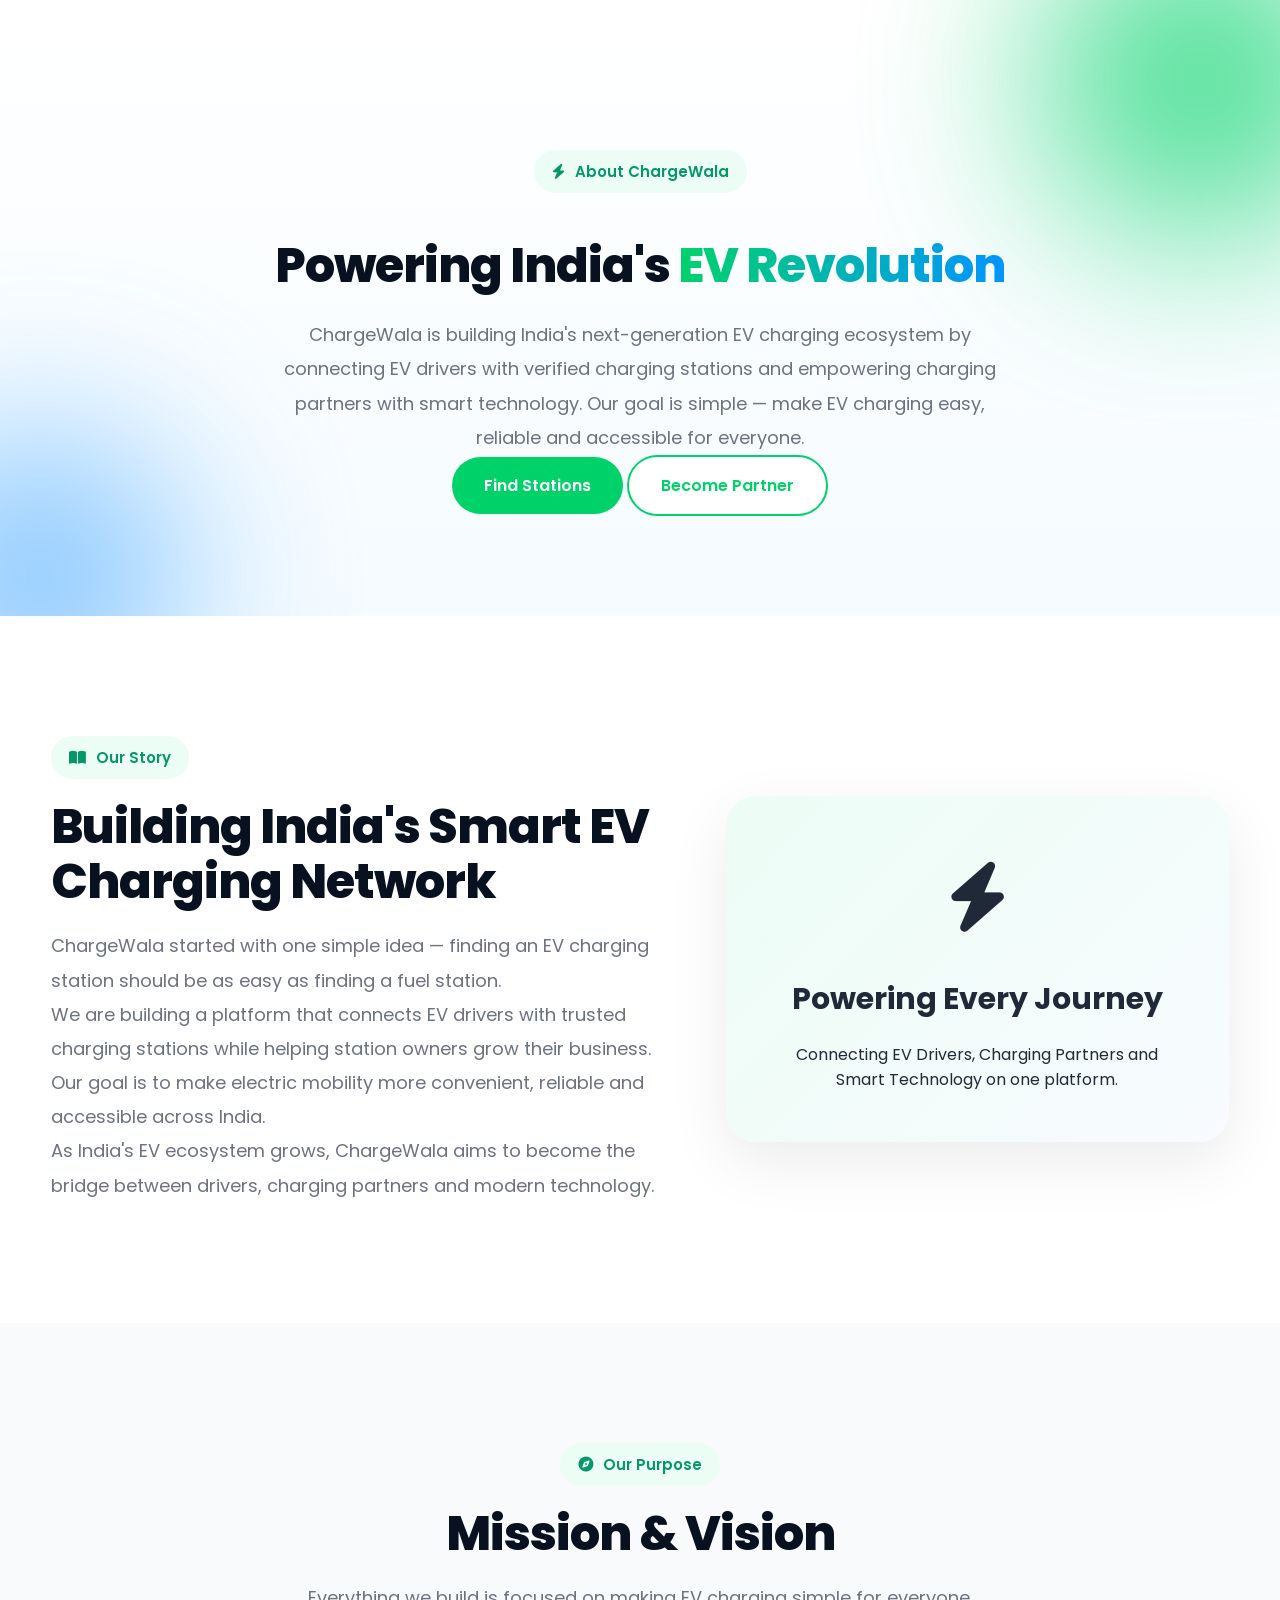
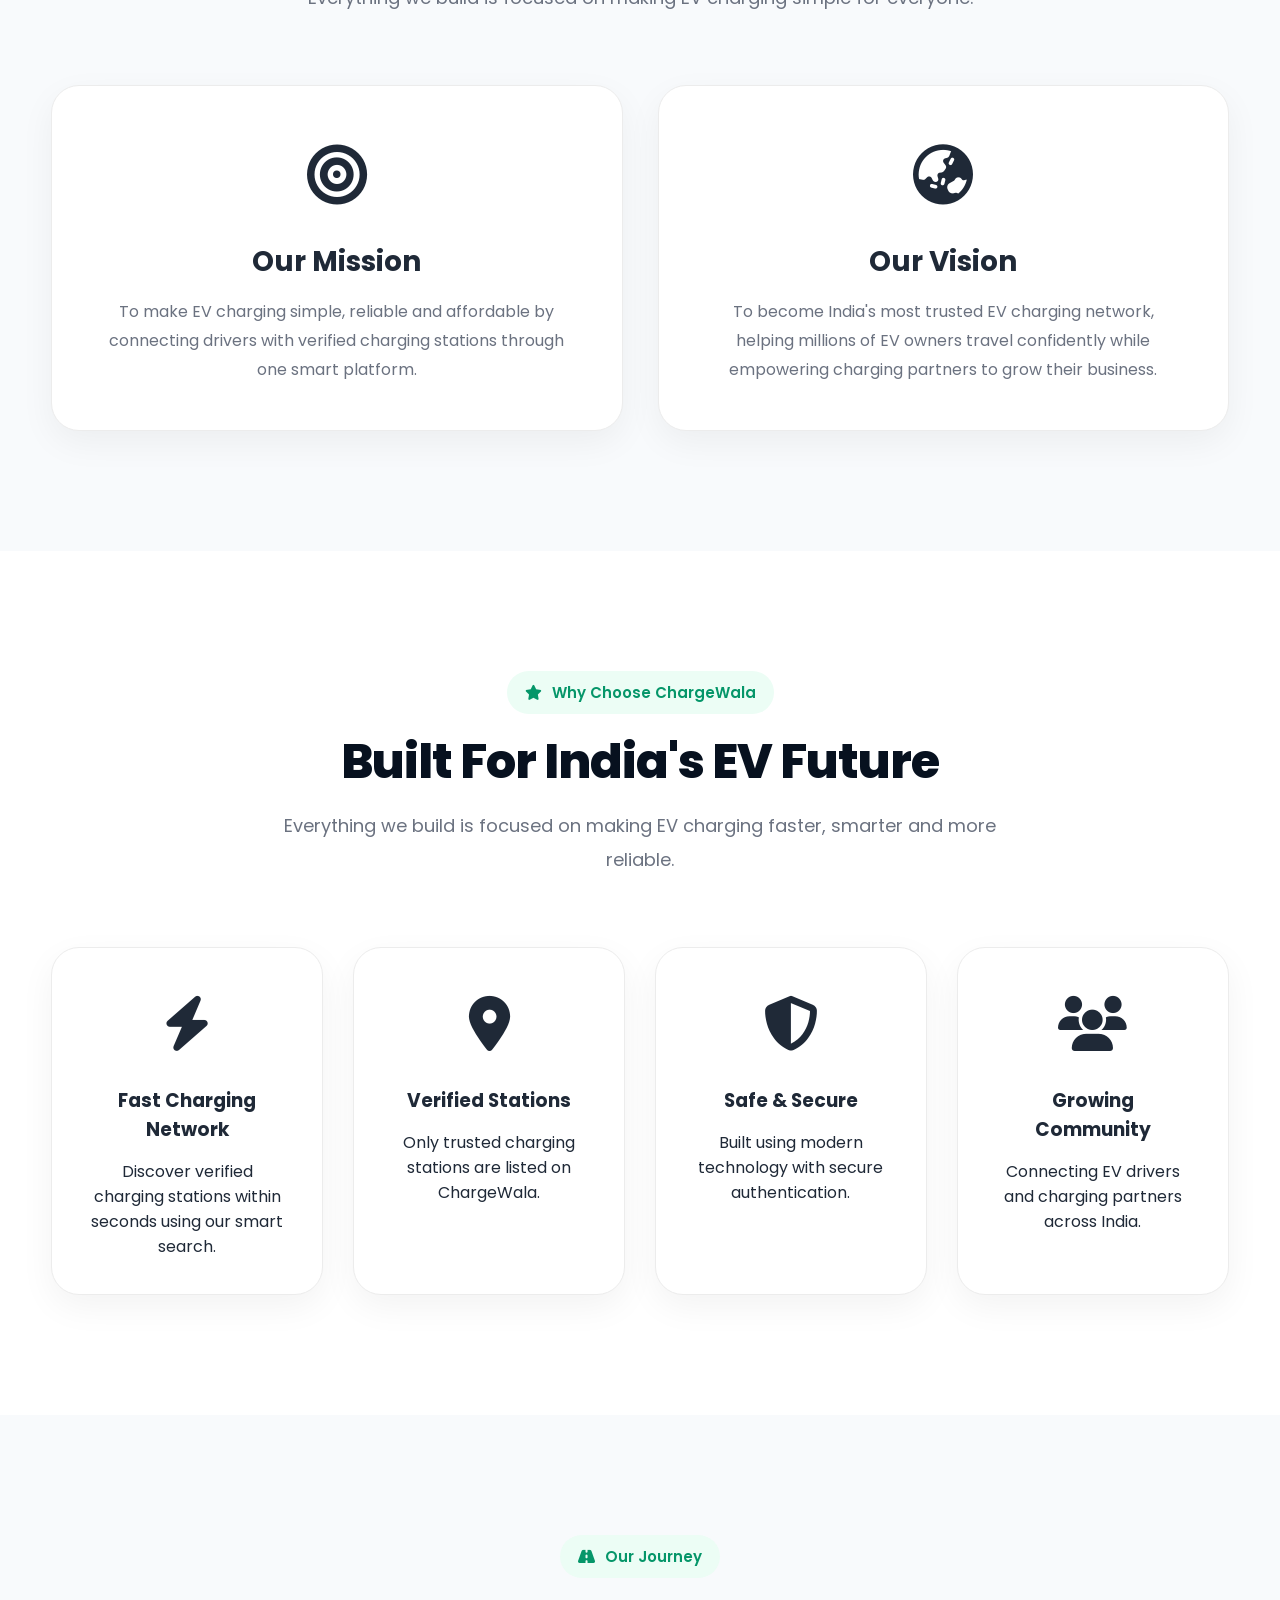
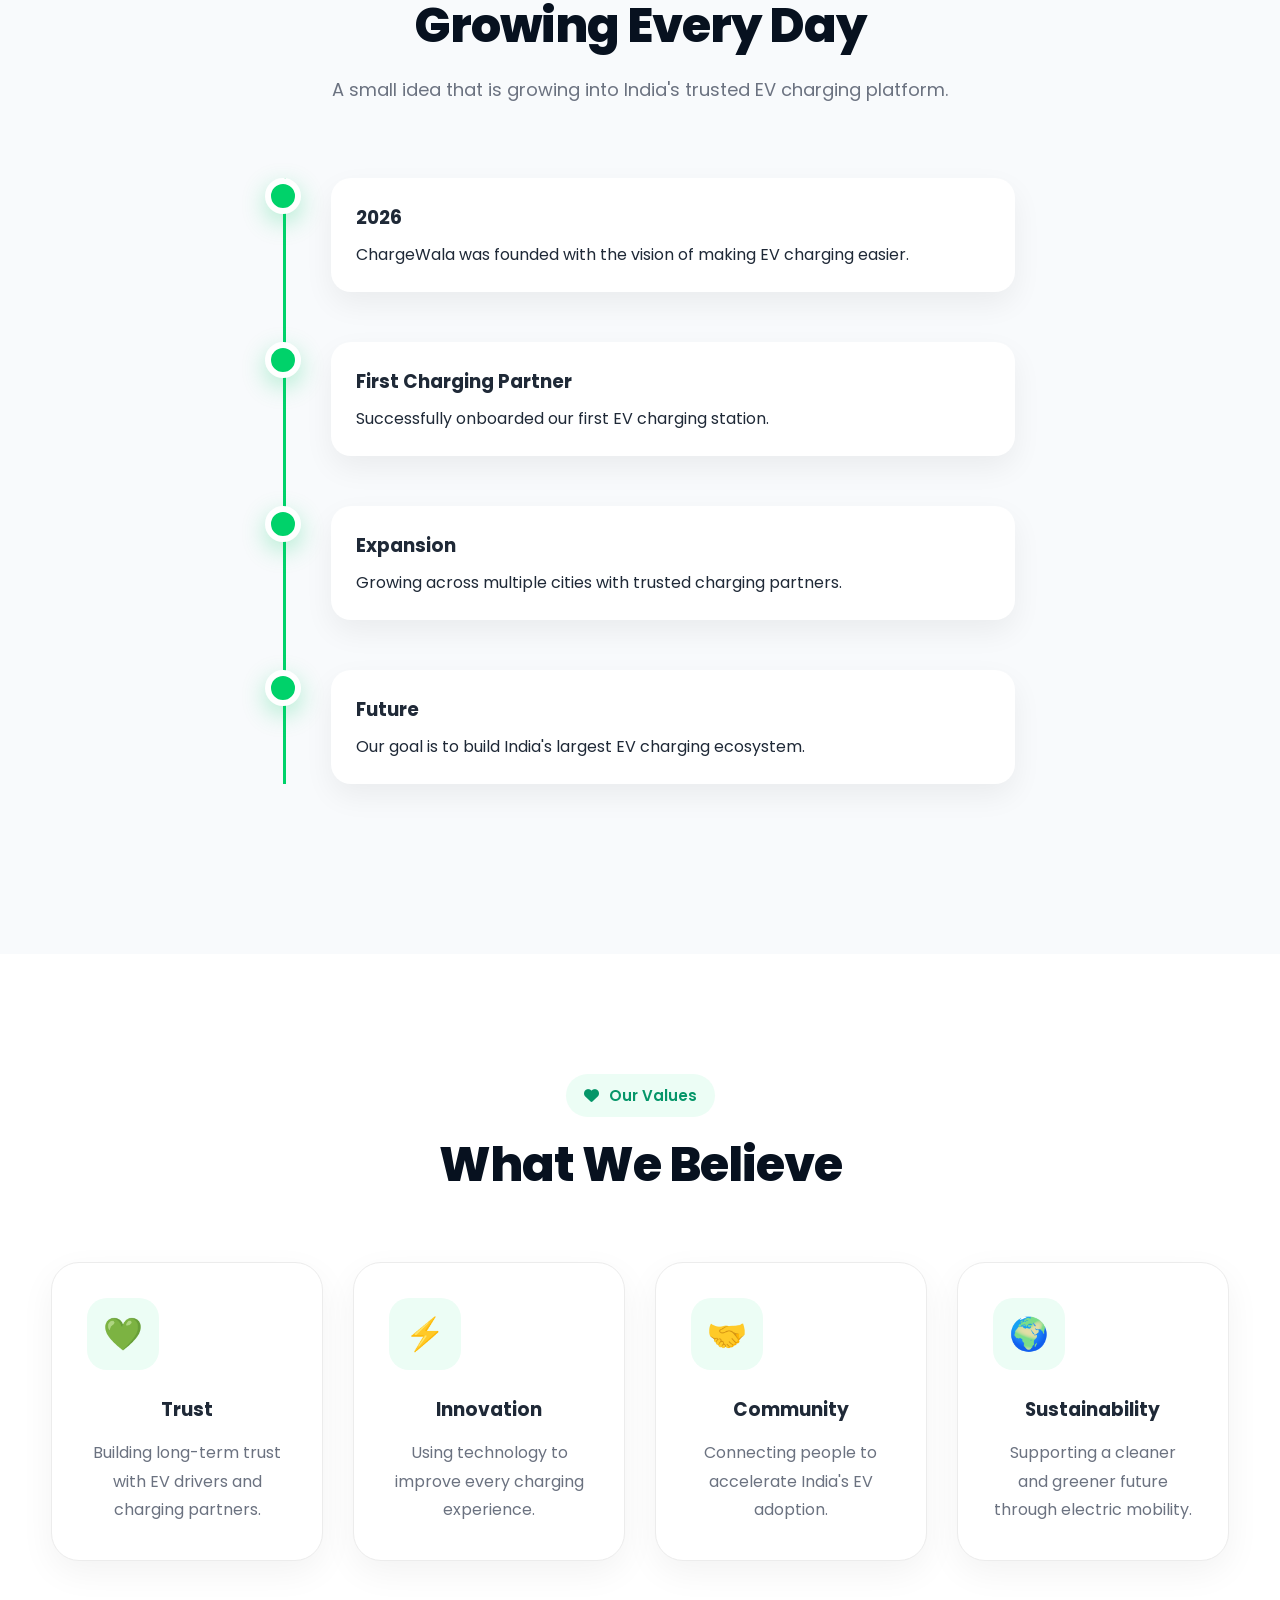
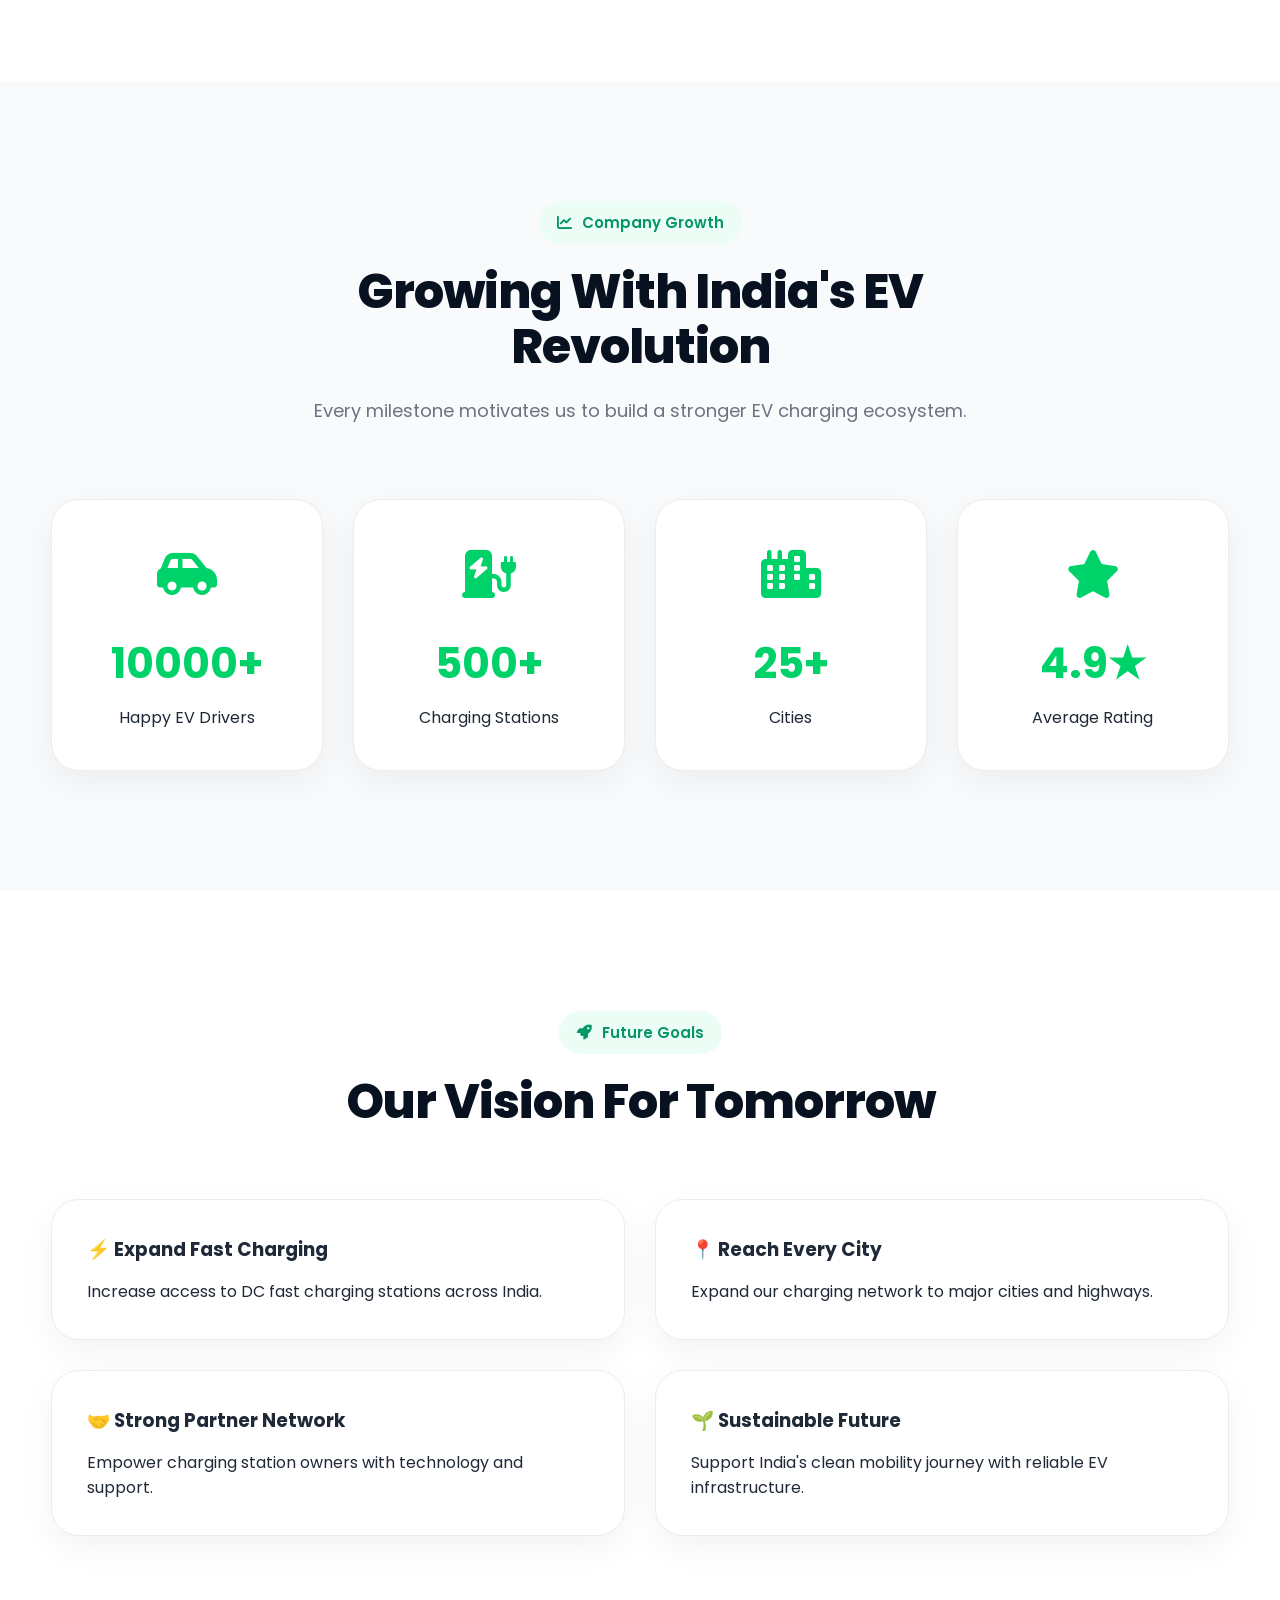
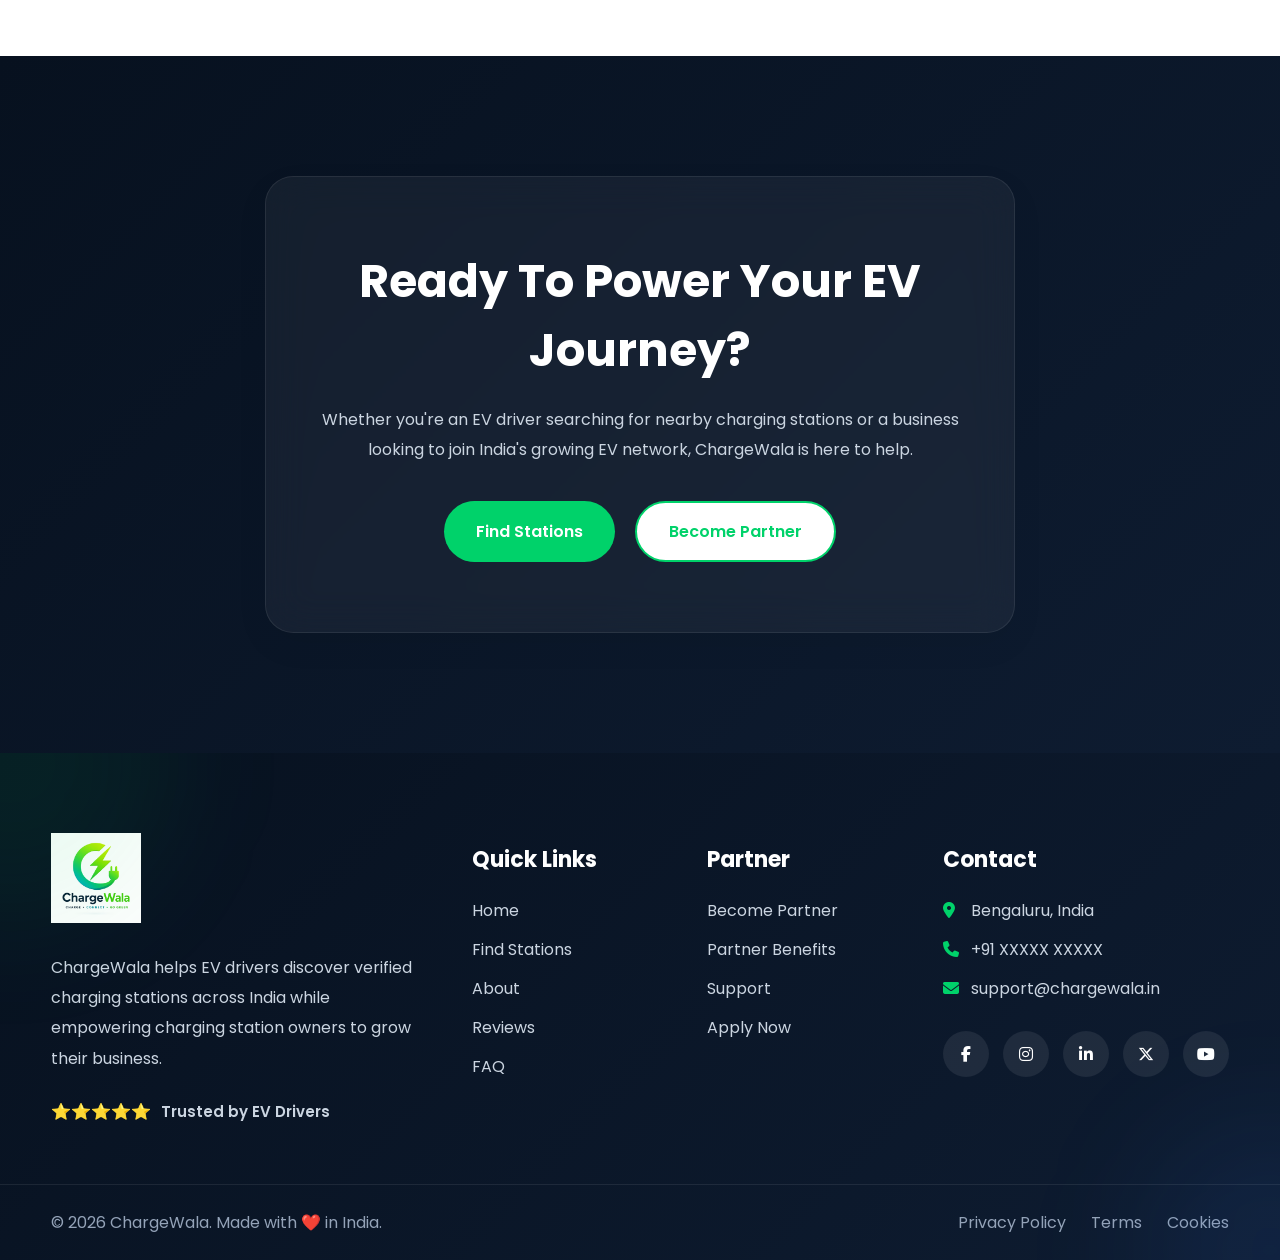
==== about.html @ 44a4b06e "Replace website with fixed folder structure" ====
<!DOCTYPE html>
<html lang="en">

<head>

<meta charset="UTF-8">

<meta
name="viewport"
content="width=device-width, initial-scale=1.0">

<title>

About ChargeWala | India's Smart EV Charging Platform

</title>

<meta
name="description"
content="Learn about ChargeWala, our mission, vision and journey to build India's trusted EV charging network.">

<meta
name="keywords"
content="ChargeWala, About ChargeWala, EV Charging India">

<meta
name="author"
content="ChargeWala">

<!-- Font Awesome -->

<link
rel="stylesheet"
href="https://cdnjs.cloudflare.com/ajax/libs/font-awesome/6.7.2/css/all.min.css">

<!-- Google Font -->

<link rel="preconnect"
href="https://fonts.googleapis.com">

<link rel="preconnect"
href="https://fonts.gstatic.com"
crossorigin>

<link
href="https://fonts.googleapis.com/css2?family=Poppins:wght@300;400;500;600;700;800&display=swap"
rel="stylesheet">

<!-- CSS -->

<link rel="stylesheet" href="css/variables.css">

<link rel="stylesheet" href="css/style.css">

<link rel="stylesheet" href="css/design-system.css">

<link rel="stylesheet" href="css/navbar.css">

<link rel="stylesheet" href="css/about.css">

<link rel="stylesheet" href="css/effects.css">

<link rel="stylesheet" href="css/dark.css">
<link rel="stylesheet" href="css/footer.css">

</head>

<body>

<!-- Cursor -->

<div class="cursor-glow"></div>

<!-- Scroll Progress -->

<div class="scroll-progress"></div>

<!-- Navbar -->

<div id="navbar"></div>

<main>

<!-- =====================================
            HERO
====================================== -->

<section class="about-hero section page-hero">

<div class="hero-blob blob-green"></div>

<div class="hero-blob blob-blue"></div>

<div class="container">

<div class="about-content fade-up">

<div class="section-badge">

<i class="fa-solid fa-bolt"></i>

<span>

About ChargeWala

</span>

</div>

<h1 class="section-title">

Powering India's

<span class="gradient-text">

EV Revolution

</span>

</h1>

<p class="section-description">

ChargeWala is building India's next-generation EV charging ecosystem by connecting EV drivers with verified charging stations and empowering charging partners with smart technology.

Our goal is simple — make EV charging easy, reliable and accessible for everyone.

</p>

<div class="hero-buttons">

<a
href="find-stations.html"
class="btn">

Find Stations

</a>

<a
href="https://forms.gle/YOUR_GOOGLE_FORM_LINK"
target="_blank"
class="btn-outline">

Become Partner

</a>

</div>

</div>

</div>

</section>
<!-- =====================================
            OUR STORY
====================================== -->

<section class="about-story section">

    <div class="container story-grid">

        <div class="story-content fade-up">

            <div class="section-badge">

                <i class="fa-solid fa-book-open"></i>

                <span>Our Story</span>

            </div>

            <h2 class="section-title">

                Building India's Smart EV Charging Network

            </h2>

            <p class="section-description">

                ChargeWala started with one simple idea — finding an EV charging
                station should be as easy as finding a fuel station.

            </p>

            <p class="section-description">

                We are building a platform that connects EV drivers with trusted
                charging stations while helping station owners grow their business.
                Our goal is to make electric mobility more convenient, reliable and
                accessible across India.

            </p>

            <p class="section-description">

                As India's EV ecosystem grows, ChargeWala aims to become the bridge
                between drivers, charging partners and modern technology.

            </p>

        </div>

        <div class="story-image fade-up">

            <div class="story-card">

                <div class="story-icon">

                    <i class="fa-solid fa-bolt"></i>

                </div>

                <h3>

                    Powering Every Journey

                </h3>

                <p>

                    Connecting EV Drivers,
                    Charging Partners
                    and Smart Technology
                    on one platform.

                </p>

            </div>

        </div>

    </div>

</section>

<!-- =====================================
        MISSION & VISION
====================================== -->

<section class="mission section">

    <div class="container">

        <div class="section-header">

            <div class="section-badge">

                <i class="fa-solid fa-compass"></i>

                <span>Our Purpose</span>

            </div>

            <h2 class="section-title">

                Mission & Vision

            </h2>

            <p class="section-description">

                Everything we build is focused on making EV charging simple for
                everyone.

            </p>

        </div>

        <div class="mission-grid">

            <div class="mission-card card fade-up">

                <div class="mission-icon">

                    <i class="fa-solid fa-bullseye"></i>

                </div>

                <h3>

                    Our Mission

                </h3>

                <p>

                    To make EV charging simple, reliable and affordable by
                    connecting drivers with verified charging stations through
                    one smart platform.

                </p>

            </div>

            <div class="mission-card card fade-up">

                <div class="mission-icon">

                    <i class="fa-solid fa-earth-asia"></i>

                </div>

                <h3>

                    Our Vision

                </h3>

                <p>

                    To become India's most trusted EV charging network,
                    helping millions of EV owners travel confidently while
                    empowering charging partners to grow their business.

                </p>

            </div>

        </div>

    </div>

</section>
<!-- =====================================
        WHY CHOOSE CHARGEWALA
====================================== -->

<section class="why-about section">

<div class="container">

<div class="section-header">

<div class="section-badge">

<i class="fa-solid fa-star"></i>

<span>Why Choose ChargeWala</span>

</div>

<h2 class="section-title">

Built For India's EV Future

</h2>

<p class="section-description">

Everything we build is focused on making EV charging
faster, smarter and more reliable.

</p>

</div>

<div class="why-grid">

<div class="why-card card">

<div class="why-icon">

<i class="fa-solid fa-bolt"></i>

</div>

<h3>

Fast Charging Network

</h3>

<p>

Discover verified charging stations within seconds using
our smart search.

</p>

</div>

<div class="why-card card">

<div class="why-icon">

<i class="fa-solid fa-location-dot"></i>

</div>

<h3>

Verified Stations

</h3>

<p>

Only trusted charging stations are listed on ChargeWala.

</p>

</div>

<div class="why-card card">

<div class="why-icon">

<i class="fa-solid fa-shield-halved"></i>

</div>

<h3>

Safe & Secure

</h3>

<p>

Built using modern technology with secure authentication.

</p>

</div>

<div class="why-card card">

<div class="why-icon">

<i class="fa-solid fa-users"></i>

</div>

<h3>

Growing Community

</h3>

<p>

Connecting EV drivers and charging partners across India.

</p>

</div>

</div>

</div>

</section>

<!-- =====================================
        OUR JOURNEY
====================================== -->

<section class="journey section">

<div class="container">

<div class="section-header">

<div class="section-badge">

<i class="fa-solid fa-road"></i>

<span>Our Journey</span>

</div>

<h2 class="section-title">

Growing Every Day

</h2>

<p class="section-description">

A small idea that is growing into India's trusted EV charging platform.

</p>

</div>

<div class="timeline">

<div class="timeline-item">

<div class="timeline-dot"></div>

<div class="timeline-content">

<h3>2026</h3>

<p>

ChargeWala was founded with the vision of making EV charging easier.

</p>

</div>

</div>

<div class="timeline-item">

<div class="timeline-dot"></div>

<div class="timeline-content">

<h3>First Charging Partner</h3>

<p>

Successfully onboarded our first EV charging station.

</p>

</div>

</div>

<div class="timeline-item">

<div class="timeline-dot"></div>

<div class="timeline-content">

<h3>Expansion</h3>

<p>

Growing across multiple cities with trusted charging partners.

</p>

</div>

</div>

<div class="timeline-item">

<div class="timeline-dot"></div>

<div class="timeline-content">

<h3>Future</h3>

<p>

Our goal is to build India's largest EV charging ecosystem.

</p>

</div>

</div>

</div>

</div>

</section>

<!-- =====================================
        OUR VALUES
====================================== -->

<section class="values section">

<div class="container">

<div class="section-header">

<div class="section-badge">

<i class="fa-solid fa-heart"></i>

<span>Our Values</span>

</div>

<h2 class="section-title">

What We Believe

</h2>

</div>

<div class="grid grid-4">

<div class="card value-card">

<div class="icon-box">

💚

</div>

<h3>

Trust

</h3>

<p>

Building long-term trust with EV drivers and charging partners.

</p>

</div>

<div class="card value-card">

<div class="icon-box">

⚡

</div>

<h3>

Innovation

</h3>

<p>

Using technology to improve every charging experience.

</p>

</div>

<div class="card value-card">

<div class="icon-box">

🤝

</div>

<h3>

Community

</h3>

<p>

Connecting people to accelerate India's EV adoption.

</p>

</div>

<div class="card value-card">

<div class="icon-box">

🌍

</div>

<h3>

Sustainability

</h3>

<p>

Supporting a cleaner and greener future through electric mobility.

</p>

</div>

</div>

</div>

</section>
<!-- =====================================
        COMPANY STATS
====================================== -->

<section class="company-stats section">

<div class="container">

<div class="section-header">

<div class="section-badge">

<i class="fa-solid fa-chart-line"></i>

<span>Company Growth</span>

</div>

<h2 class="section-title">

Growing With India's EV Revolution

</h2>

<p class="section-description">

Every milestone motivates us to build a stronger EV charging ecosystem.

</p>

</div>

<div class="company-grid">

<div class="company-card card">

<div class="company-icon">

<i class="fa-solid fa-car-side"></i>

</div>

<h2 class="counter" data-target="1000">10000+</h2>

<p>Happy EV Drivers</p>

</div>

<div class="company-card card">

<div class="company-icon">

<i class="fa-solid fa-charging-station"></i>

</div>

<h2 class="counter" data-target="500">500+</h2>

<p>Charging Stations</p>

</div>

<div class="company-card card">

<div class="company-icon">

<i class="fa-solid fa-city"></i>

</div>

<h2 class="counter" data-target="25">25+</h2>

<p>Cities</p>

</div>

<div class="company-card card">

<div class="company-icon">

<i class="fa-solid fa-star"></i>

</div>

<h2>4.9★</h2>

<p>Average Rating</p>

</div>

</div>

</div>

</section>

<!-- =====================================
        FUTURE GOALS
====================================== -->

<section class="future section">

<div class="container">

<div class="section-header">

<div class="section-badge">

<i class="fa-solid fa-rocket"></i>

<span>Future Goals</span>

</div>

<h2 class="section-title">

Our Vision For Tomorrow

</h2>

</div>

<div class="future-grid">

<div class="future-card card">

<h3>⚡ Expand Fast Charging</h3>

<p>

Increase access to DC fast charging stations across India.

</p>

</div>

<div class="future-card card">

<h3>📍 Reach Every City</h3>

<p>

Expand our charging network to major cities and highways.

</p>

</div>

<div class="future-card card">

<h3>🤝 Strong Partner Network</h3>

<p>

Empower charging station owners with technology and support.

</p>

</div>

<div class="future-card card">

<h3>🌱 Sustainable Future</h3>

<p>

Support India's clean mobility journey with reliable EV infrastructure.

</p>

</div>

</div>

</div>

</section>

<!-- =====================================
        FINAL CTA
====================================== -->

<section class="about-cta section">

<div class="container">

<div class="cta-box card">

<h2>

Ready To Power Your EV Journey?

</h2>

<p>

Whether you're an EV driver searching for nearby charging stations or a business looking to join India's growing EV network, ChargeWala is here to help.

</p>

<div class="cta-buttons">

<a
href="find-stations.html"
class="btn">

Find Stations

</a>

<a
href="https://forms.gle/YOUR_GOOGLE_FORM_LINK"
target="_blank"
class="btn-outline">

Become Partner

</a>

</div>

</div>

</div>

</section>

</main>

<div id="footer"></div>

<script src="js/navbar.js"></script>
<script src="js/theme.js"></script>
<script src="js/animation.js"></script>
<script src="js/effects.js"></script>
<script src="js/app.js"></script>
<script src="js/footer.js"></script>

</body>

</html>
---- css/variables.css ----
/* ======================================
   ChargeWala Design System
======================================*/

:root{

    /* Colors */

    --primary:#00D26A;

    --primary-dark:#00B95E;

    --secondary:#0094FF;

    --dark:#07111F;

    --white:#FFFFFF;

    --bg:#F8FAFC;

    --text:#1F2937;

    --gray:#6B7280;

    --border:#E5E7EB;

    /* Radius */

    --radius-sm:10px;

    --radius-md:18px;

    --radius-lg:28px;

    --radius-xl:40px;

    /* Shadow */

    --shadow-sm:0 5px 15px rgba(0,0,0,.05);

    --shadow-md:0 10px 30px rgba(0,0,0,.08);

    --shadow-lg:0 20px 60px rgba(0,0,0,.12);

    /* Transition */

    --transition:.35s ease;

}
---- css/style.css ----
/* ===========================
   ChargeWala Global Styles
=========================== */

@import url("variables.css");

/* ===========================
   RESET
=========================== */

*{
    margin:0;
    padding:0;
    box-sizing:border-box;
}

/*=====================================
        GLOBAL BACKGROUND
======================================*/

html{
    scroll-behavior:smooth;
}

body{
    font-family:'Poppins',sans-serif;
    color:var(--text);
    overflow-x:hidden;
    position:relative;
    background:#fff;
}

img{

transition:.35s;

}

img:hover{

transform:scale(1.01);

}

a{
    text-decoration:none;
    color:inherit;
}

button{
    border:none;
    cursor:pointer;
    font-family:inherit;
    background:none;
}

input,
textarea,
select{
    font-family:inherit;
    outline:none;
}

ul{
    list-style:none;
}

/* ===========================
   CONTAINER
=========================== */

.container{
    width:min(1200px,92%);
    margin:0 auto;
}


/* ===========================
   BUTTONS
=========================== */

.btn{

display:inline-flex;
align-items:center;
justify-content:center;
gap:10px;

padding:16px 32px;

border-radius:999px;

background:var(--primary);

color:#fff;

font-size:16px;
font-weight:600;

transition:all .35s ease;

}

.btn:hover{

transform:translateY(-4px);

background:linear-gradient(
135deg,
var(--primary-dark),
var(--primary)
);

box-shadow:0 20px 45px rgba(0,210,106,.30);

}

.btn-outline{

display:inline-flex;
align-items:center;
justify-content:center;
gap:10px;

padding:16px 32px;

border-radius:999px;

border:2px solid var(--primary);

background:#fff;

color:var(--primary);

font-size:16px;
font-weight:600;

transition:all .35s ease;

}

.btn-outline:hover{

background:var(--primary);

color:#fff;

transform:translateY(-4px);

box-shadow:0 20px 45px rgba(0,210,106,.25);

}

/* ===========================
   MAIN
=========================== */

main{
    min-height:100vh;
}

/*=====================================
        COMMON PAGE HERO
======================================*/

.page-hero{

position:relative;

overflow:hidden;

background:
radial-gradient(circle at top right,
rgba(0,210,106,.18),
transparent 35%),

radial-gradient(circle at bottom left,
rgba(79,172,254,.15),
transparent 35%),

linear-gradient(
180deg,
#ffffff,
#f8fbff
);

}

/* Glow Blobs */

.page-hero .hero-blob{

position:absolute;

border-radius:50%;

filter:blur(90px);

opacity:.7;

pointer-events:none;

z-index:0;

}

.page-hero .blob-green{

width:320px;

height:320px;

background:#00D26A;

top:-80px;

right:-80px;

}

.page-hero .blob-blue{

width:280px;

height:280px;

background:#4FACFE;

bottom:-100px;

left:-100px;

}

/* Hero Content */

.page-hero .container{

position:relative;

z-index:2;

}

/*=====================================
        GLOBAL PREMIUM BACKGROUND
======================================*/

/*=====================================
        GLOBAL PREMIUM BACKGROUND
======================================*/

body::before{

content:"";

position:fixed;

inset:0;

z-index:-1;

pointer-events:none;

background:

radial-gradient(circle at 10% 10%,
rgba(79,172,254,.08),
transparent 30%),

radial-gradient(circle at 90% 12%,
rgba(0,210,106,.08),
transparent 30%),

radial-gradient(circle at 15% 85%,
rgba(0,210,106,.06),
transparent 35%),

radial-gradient(circle at 85% 80%,
rgba(79,172,254,.06),
transparent 35%),

linear-gradient(
180deg,
#ffffff,
#f8fbff,
#ffffff);

}

/*=====================================
        GLOBAL SECTIONS
======================================*/

section{
padding:90px 0;
position:relative;

background:transparent;

}

.card{

background:#fff;

border-radius:20px;

box-shadow:
0 10px 30px rgba(15,23,42,.08);

transition:.3s;

}

.card:hover{

transform:translateY(-8px);

box-shadow:

0 25px 60px rgba(0,0,0,.12);

}
---- css/design-system.css ----
/* ==========================================
   CHARGEWALA DESIGN SYSTEM
========================================== */

/* ========= Sections ========= */

.section{
    position:relative;
    padding:120px 0;
}

.section-header{
    max-width:760px;
    margin:0 auto 70px;
    text-align:center;
}

.section-badge{
    display:inline-flex;
    align-items:center;
    gap:10px;
    padding:10px 18px;
    border-radius:999px;
    background:#ECFDF5;
    color:#059669;
    font-size:15px;
    font-weight:600;
    margin-bottom:20px;
}

.section-title{
    font-size:48px;
    font-weight:800;
    line-height:1.15;
    letter-spacing:-1px;
    color:var(--dark);
    margin-bottom:20px;
}

.section-description{
    font-size:18px;
    line-height:1.9;
    color:var(--gray);
}

/* ========= Cards ========= */

.card{
    background:#fff;
    border:1px solid #ECECEC;
    border-radius:28px;
    overflow:hidden;
    box-shadow:0 12px 35px rgba(0,0,0,.05);
    transition:all .35s ease;
}

.card:hover{
    transform:translateY(-10px);
    box-shadow:0 35px 70px rgba(0,0,0,.12);
}

/* ========= Glass ========= */

.glass-card{
    background:rgba(255,255,255,.08) !important;
    backdrop-filter:blur(20px);
    -webkit-backdrop-filter:blur(20px);
    border:1px solid rgba(255,255,255,.12);
}

/* ========= Icons ========= */

.icon-box{
    width:72px;
    height:72px;
    display:flex;
    justify-content:center;
    align-items:center;
    border-radius:20px;
    background:#ECFDF5;
    color:var(--primary);
    font-size:32px;
    margin-bottom:25px;
}

/* ========= Layout ========= */

.grid{
    display:grid;
    gap:30px;
}

.grid-2{
    display:grid;
    grid-template-columns:repeat(2,1fr);
    gap:30px;
}

.grid-3{
    display:grid;
    grid-template-columns:repeat(3,1fr);
    gap:30px;
}

.grid-4{
    display:grid;
    grid-template-columns:repeat(4,1fr);
    gap:30px;
}

.flex{
    display:flex;
}

.flex-center{
    display:flex;
    align-items:center;
    justify-content:center;
}

/* ========= Utilities ========= */

.gradient-text{
    background:linear-gradient(
        90deg,
        var(--primary),
        var(--secondary)
    );

    -webkit-background-clip:text;
    -webkit-text-fill-color:transparent;
}

.divider{
    width:100px;
    height:4px;
    margin:30px auto;
    border-radius:999px;
    background:linear-gradient(
        90deg,
        var(--primary),
        var(--secondary)
    );
}

/* ========= Responsive ========= */

@media (max-width:992px){

    .grid-4{
        grid-template-columns:repeat(2,1fr);
    }

    .grid-3{
        grid-template-columns:repeat(2,1fr);
    }

}

@media (max-width:768px){

    .section{
        padding:90px 0;
    }

    .section-title{
        font-size:36px;
    }

    .section-description{
        font-size:17px;
    }

    .grid-2,
    .grid-3,
    .grid-4{
        grid-template-columns:1fr;
    }

}
---- css/navbar.css ----
/* ==========================================
        CHARGEWALA PREMIUM NAVBAR
========================================== */

.navbar{
    position:fixed;
    top:0;
    left:0;
    width:100%;
    z-index:999;
    background:rgba(255,255,255,.82);
    backdrop-filter:blur(20px);
    -webkit-backdrop-filter:blur(20px);
    border-bottom:1px solid rgba(255,255,255,.25);
    transition:all .35s ease;
}

.navbar.scrolled{
    background:rgba(255,255,255,.92);
    box-shadow:0 12px 35px rgba(0,0,0,.08);
}

/* =======================
        CONTAINER
======================= */

.nav-container{
    height:80px;
    display:flex;
    align-items:center;
    justify-content:space-between;
}

/* =======================
          LOGO
======================= */

.logo{

display:flex;

align-items:center;

text-decoration:none;

}

.logo img{

height:72px;

width:auto;

display:block;

transition:.3s ease;

}

.logo img:hover{

transform:scale(1.05);

}
/* =======================
        NAV LINKS
======================= */

.nav-links{
    display:flex;
    align-items:center;
    gap:34px;
}

.nav-links li{
    list-style:none;
}

.nav-links a{
    position:relative;
    color:var(--text);
    font-size:15px;
    font-weight:500;
    transition:all .3s ease;
}

.nav-links a:hover{
    color:var(--primary);
}

.nav-links a::after{
    content:"";
    position:absolute;
    left:0;
    bottom:-7px;
    width:0;
    height:2px;
    border-radius:50px;
    background:var(--primary);
    transition:width .3s ease;
}

.nav-links a:hover::after{
    width:100%;
}

.active-link{
    color:var(--primary)!important;
}

.active-link::after{
    width:100%;
}

/* =======================
        RIGHT SIDE
======================= */

.nav-right{
    display:flex;
    align-items:center;
    gap:16px;
}

/* =======================
       THEME BUTTON
======================= */

.theme-btn{
    width:46px;
    height:46px;
    border:none;
    border-radius:50%;
    background:#fff;
    box-shadow:0 10px 25px rgba(0,0,0,.08);
    cursor:pointer;
    font-size:18px;
    transition:all .35s ease;
}

.theme-btn:hover{
    transform:rotate(20deg);
}

/* =======================
      MENU BUTTON
======================= */

.menu-btn{
    width:48px;
    height:48px;
    border:none;
    background:transparent;
    display:none;
    justify-content:center;
    align-items:center;
    flex-direction:column;
    gap:6px;
    cursor:pointer;
}

.menu-btn span{
    width:26px;
    height:3px;
    border-radius:50px;
    background:var(--dark);
    transition:all .35s ease;
}

/* Hamburger Animation */

.menu-btn.active span:nth-child(1){
    transform:translateY(9px) rotate(45deg);
}

.menu-btn.active span:nth-child(2){
    opacity:0;
}

.menu-btn.active span:nth-child(3){
    transform:translateY(-9px) rotate(-45deg);
}

/* =======================
         OVERLAY
======================= */

.menu-overlay{
    position:fixed;
    inset:0;
    background:rgba(0,0,0,.45);
    backdrop-filter:blur(4px);
    opacity:0;
    visibility:hidden;
    transition:all .35s ease;
    z-index:998;
}

.menu-overlay.active{
    opacity:1;
    visibility:visible;
}

/* =======================
       RESPONSIVE
======================= */

@media(max-width:992px){

    .nav-right{
        display:none;
    }

    .menu-btn{
        display:flex;
    }

    .nav-links{
        position:fixed;
        top:0;
        right:-100%;
        width:300px;
        height:100vh;
        background:#fff;
        flex-direction:column;
        align-items:flex-start;
        justify-content:flex-start;
        gap:28px;
        padding:110px 35px;
        box-shadow:-10px 0 40px rgba(0,0,0,.08);
        transition:right .35s ease;
        z-index:999;
    }

    .nav-links.active{
        right:0;
    }

}

@media(max-width:576px){

    .logo{
        font-size:22px;
    }

    .nav-container{
        height:72px;
    }

    .nav-links{
        width:100%;
    }

}
---- css/about.css ----
/*=====================================
        ABOUT HERO
======================================*/

.about-hero{

    padding:150px 0 100px;

    background:linear-gradient(
        180deg,
        #ffffff,
        #f5fbff
    );

}

.about-content{

    max-width:850px;

    margin:auto;

    text-align:center;

}

.about-content .section-title{

    margin:25px 0;

}

.about-content .section-description{

    max-width:720px;

    margin:auto;

}

/*=====================================
        STORY
======================================*/

.about-story{

background:#fff;

}

.story-grid{

display:grid;

grid-template-columns:1.1fr .9fr;

gap:60px;

align-items:center;

}

.story-card{

padding:50px;

border-radius:30px;

background:linear-gradient(
135deg,
#ECFDF5,
#F8FBFF
);

text-align:center;

box-shadow:0 20px 60px rgba(0,0,0,.08);

}

.story-icon{

font-size:70px;

margin-bottom:25px;

}

.story-card h3{

margin-bottom:20px;

font-size:30px;

}

/*=====================================
        MISSION
======================================*/

.mission{

background:#F8FAFC;

}

.mission-grid{

display:grid;

grid-template-columns:repeat(2,1fr);

gap:35px;

}

.mission-card{

padding:45px;

text-align:center;

}

.mission-icon{

font-size:60px;

margin-bottom:20px;

}

.mission-card h3{

margin-bottom:15px;

font-size:28px;

}

.mission-card p{

color:var(--gray);

line-height:1.8;

}

/*=====================================
        MOBILE
======================================*/

@media(max-width:992px){

.story-grid{

grid-template-columns:1fr;

}

.mission-grid{

grid-template-columns:1fr;

}

.story-card{

padding:35px;

}

}

/*=====================================
        WHY CHOOSE
======================================*/

.why-about{

background:#fff;

}

.why-grid{

display:grid;

grid-template-columns:repeat(4,1fr);

gap:30px;

}

.why-card{

padding:35px;

text-align:center;

transition:.35s;

}

.why-card:hover{

transform:translateY(-10px);

}

.why-icon{

font-size:55px;

margin-bottom:20px;

}

.why-card h3{

margin-bottom:15px;

}

/*=====================================
        TIMELINE
======================================*/

.journey{

background:#F8FAFC;

}

.timeline{

max-width:750px;

margin:auto;

position:relative;

}

.timeline::before{

content:"";

position:absolute;

left:18px;

top:0;

bottom:0;

width:3px;

background:var(--primary);

}

.timeline-item{

display:flex;

gap:30px;

margin-bottom:50px;

position:relative;

}

.timeline-dot{

width:36px;

height:36px;

border-radius:50%;

background:var(--primary);

border:6px solid white;

flex-shrink:0;

box-shadow:0 8px 25px rgba(0,210,106,.3);

}

.timeline-content{

background:white;

padding:25px;

border-radius:20px;

box-shadow:0 12px 30px rgba(0,0,0,.06);

flex:1;

}

.timeline-content h3{

margin-bottom:10px;

}

/*=====================================
        MOBILE
======================================*/

@media(max-width:992px){

.why-grid{

grid-template-columns:repeat(2,1fr);

}

}

@media(max-width:576px){

.why-grid{

grid-template-columns:1fr;

}

.timeline{

padding-left:10px;

}

}

/*=====================================
        COMPANY STATS
======================================*/

.company-stats{

background:#fff;

}

.company-grid{

display:grid;

grid-template-columns:repeat(4,1fr);

gap:30px;

}

.company-card{

padding:40px;

text-align:center;

}

.company-card h2{

font-size:42px;

color:var(--primary);

margin-bottom:10px;

}

/*=====================================
        FUTURE
======================================*/

.future{

background:#F8FAFC;

}

.future-grid{

display:grid;

grid-template-columns:repeat(2,1fr);

gap:30px;

}

.future-card{

padding:35px;

}

/*=====================================
        CTA
======================================*/

.about-cta{

background:linear-gradient(
135deg,
#0F172A,
#1E293B
);

color:white;

}

.cta-box{

text-align:center;

max-width:750px;

margin:auto;

}

.cta-box p{

margin:20px 0 35px;

color:#CBD5E1;

}

.cta-buttons{

display:flex;

justify-content:center;

gap:20px;

flex-wrap:wrap;

}

/*=====================================
        MOBILE
======================================*/

@media(max-width:992px){

.company-grid{

grid-template-columns:repeat(2,1fr);

}

.future-grid{

grid-template-columns:1fr;

}

}

@media(max-width:576px){

.company-grid{

grid-template-columns:1fr;

}

}

/*=====================================
        VALUES
======================================*/

.values{

background:#fff;

}

.value-card{

padding:35px;

text-align:center;

transition:.35s;

}

.value-card:hover{

transform:translateY(-10px);

}

.value-card h3{

margin:20px 0 15px;

}

.value-card p{

color:var(--gray);

line-height:1.8;

}

/*=====================================
        COMPANY STATS
======================================*/

.company-stats{

background:#F8FAFC;

}

.company-grid{

display:grid;

grid-template-columns:repeat(4,1fr);

gap:30px;

}

.company-card{

padding:40px;

text-align:center;

}

.company-icon{

font-size:48px;

color:var(--primary);

margin-bottom:20px;

}

.company-card h2{

font-size:42px;

margin-bottom:10px;

color:var(--primary);

}

/*=====================================
        FUTURE
======================================*/

.future{

background:#fff;

}

.future-grid{

display:grid;

grid-template-columns:repeat(2,1fr);

gap:30px;

}

.future-card{

padding:35px;

}

.future-card h3{

margin-bottom:15px;

}

/*=====================================
        CTA
======================================*/

.about-cta{

background:linear-gradient(
135deg,
#07111F,
#0E1C31
);

}

.cta-box{

padding:70px 50px;

text-align:center;

background:rgba(255,255,255,.05);

backdrop-filter:blur(20px);

border:1px solid rgba(255,255,255,.08);

color:white;

}

.cta-box h2{

font-size:46px;

margin-bottom:20px;

}

.cta-box p{

max-width:700px;

margin:auto auto 35px;

line-height:1.9;

color:#CBD5E1;

}

.cta-buttons{

display:flex;

justify-content:center;

gap:20px;

flex-wrap:wrap;

}

/*=====================================
        MOBILE
======================================*/

@media(max-width:992px){

.company-grid{

grid-template-columns:repeat(2,1fr);

}

.future-grid{

grid-template-columns:1fr;

}

}

@media(max-width:576px){

.company-grid{

grid-template-columns:1fr;

}

.cta-box{

padding:40px 25px;

}

.cta-box h2{

font-size:34px;

}

}
---- css/effects.css ----
/*=====================================
        SCROLL BAR
======================================*/

.scroll-progress{

position:fixed;

top:0;

left:0;

height:4px;

width:0;

background:linear-gradient(
90deg,
#00D26A,
#0094FF
);

z-index:99999;

}

/*=====================================
        CURSOR GLOW
======================================*/

.cursor-glow{

    position:fixed;

    width:320px;

    height:320px;

    border-radius:50%;

    pointer-events:none;

    background:radial-gradient(

        rgba(0,210,106,.12),

        transparent 70%

    );

    transform:translate(-50%,-50%);

    filter:blur(50px);

    opacity:.6;

    z-index:-999;

}
---- css/dark.css ----
/* ==========================================
   CHARGEWALA DARK THEME
========================================== */

body{
    transition:
        background-color .35s ease,
        color .35s ease;
}

/* Dark Theme */

body.dark{

    --bg:#07111F;

    --white:#111827;

    --text:#F8FAFC;

    --gray:#CBD5E1;

    --border:#1F2937;

    --dark:#F8FAFC;

    background:var(--bg);

    color:var(--text);

}

/* Navbar */

body.dark .navbar{

    background:rgba(7,17,31,.82);

    border-bottom:1px solid rgba(255,255,255,.08);

}

body.dark .navbar.scrolled{

    background:rgba(7,17,31,.96);

}

/* Logo */

body.dark .logo span{

    color:white;

}

/* Links */

body.dark .nav-links a{

    color:#F8FAFC;

}

body.dark .nav-links a:hover{

    color:var(--primary);

}

/* Theme Button */

body.dark .theme-btn{

    background:#1E293B;

    color:white;

}

/* Mobile Drawer */

body.dark .nav-links{

    background:#111827;

}
---- css/footer.css ----
/*=====================================
        CHARGEWALA FOOTER
======================================*/

.footer{

    background:linear-gradient(
        135deg,
        #07111F,
        #0E1C31
    );

    color:#E2E8F0;

    padding:90px 0 0;

    position:relative;

    overflow:hidden;

}

/*=====================================
        GRID
======================================*/

.footer-grid{

    display:grid;

    grid-template-columns:2fr 1fr 1fr 1.3fr;

    gap:50px;

    padding-bottom:60px;

}

/*=====================================
        BRAND
======================================*/

.footer-logo{

    display:inline-flex;

    align-items:center;

    gap:10px;

    font-size:32px;

    font-weight:800;

    color:#fff;

    margin-bottom:20px;

}

.footer-logo span{

    color:#fff;

}
.footer-logo{

height:90px;

width:auto;

}

.footer-col p{

    color:#CBD5E1;

    line-height:1.9;

    margin-bottom:25px;

}

/*=====================================
        RATING
======================================*/

.footer-rating{

    display:flex;

    align-items:center;

    gap:10px;

    color:#FACC15;

    font-size:16px;

    font-weight:600;

}

.footer-rating span{

    color:#CBD5E1;

    font-size:15px;

}

/*=====================================
        HEADINGS
======================================*/

.footer-col h3{

    color:#fff;

    margin-bottom:22px;

    font-size:22px;

}

/*=====================================
        LINKS
======================================*/

.footer-col ul{

    display:flex;

    flex-direction:column;

    gap:14px;

}

.footer-col ul li{

    color:#CBD5E1;

    transition:.3s;

}

.footer-col ul li a{

    color:#CBD5E1;

    transition:.3s;

}

.footer-col ul li a:hover{

    color:var(--primary);

    padding-left:6px;

}

/*=====================================
        CONTACT
======================================*/

.footer-col ul li{

    display:flex;

    align-items:center;

    gap:10px;

}

.footer-col ul li i{

    color:var(--primary);

    width:18px;

}

/*=====================================
        SOCIAL
======================================*/

.footer-social{

    display:flex;

    gap:14px;

    margin-top:30px;

}

.footer-social a{

    width:46px;

    height:46px;

    display:flex;

    align-items:center;

    justify-content:center;

    border-radius:50%;

    background:rgba(255,255,255,.08);

    color:#fff;

    transition:.35s;

}

.footer-social a:hover{

background:var(--primary);

transform:translateY(-6px) scale(1.08);

box-shadow:

0 15px 30px rgba(0,210,106,.35);

}

/*=====================================
        BOTTOM
======================================*/

.footer-bottom{

    border-top:1px solid rgba(255,255,255,.08);

    padding:25px 0;

}

.footer-bottom .container{

    display:flex;

    justify-content:space-between;

    align-items:center;

    flex-wrap:wrap;

    gap:20px;

}

.footer-bottom p{

    color:#94A3B8;

}

.footer-bottom-links{

    display:flex;

    gap:25px;

}

.footer-bottom-links a{

    color:#94A3B8;

    transition:.3s;

}

.footer-bottom-links a:hover{

    color:var(--primary);

}

/*=====================================
        RESPONSIVE
======================================*/

@media(max-width:992px){

.footer-grid{

grid-template-columns:repeat(2,1fr);

}

}

@media(max-width:768px){

.footer{

padding-top:70px;

}

.footer-grid{

grid-template-columns:1fr;

gap:45px;

text-align:center;

}

.footer-logo{

justify-content:center;

}

.footer-rating{

justify-content:center;

}

.footer-col ul li{

justify-content:center;

}

.footer-social{

justify-content:center;

}

.footer-bottom .container{

flex-direction:column;

text-align:center;

}

.footer-bottom-links{

flex-wrap:wrap;

justify-content:center;

}

}

/*=====================================
        FOOTER REVEAL
======================================*/

.footer{

opacity:0;

transform:translateY(60px);

animation:footerFade .8s ease forwards;

animation-delay:.2s;

}

@keyframes footerFade{

to{

opacity:1;

transform:translateY(0);

}

}

.footer-col ul li a{

position:relative;

}

.footer-col ul li a::after{

content:"";

position:absolute;

left:0;

bottom:-4px;

width:0;

height:2px;

background:var(--primary);

transition:.3s;

}

.footer-col ul li a:hover::after{

width:100%;

}

/*=====================================
        SCROLL TOP
======================================*/

.footer{

position:relative;

}

.footer-top{

position:absolute;

right:35px;

top:-28px;

width:58px;

height:58px;

border:none;

border-radius:50%;

background:linear-gradient(
135deg,
var(--primary),
var(--primary-dark)
);

color:#fff;

font-size:22px;

cursor:pointer;

box-shadow:0 15px 35px rgba(0,210,106,.35);

transition:.35s;

}

.footer-top:hover{

transform:translateY(-6px);

}

.footer::before{

content:"";

position:absolute;

left:-150px;

top:-150px;

width:320px;

height:320px;

background:rgba(0,210,106,.08);

border-radius:50%;

filter:blur(60px);

}

.footer::after{

content:"";

position:absolute;

right:-120px;

bottom:-120px;

width:260px;

height:260px;

background:rgba(59,130,246,.08);

border-radius:50%;

filter:blur(60px);

}
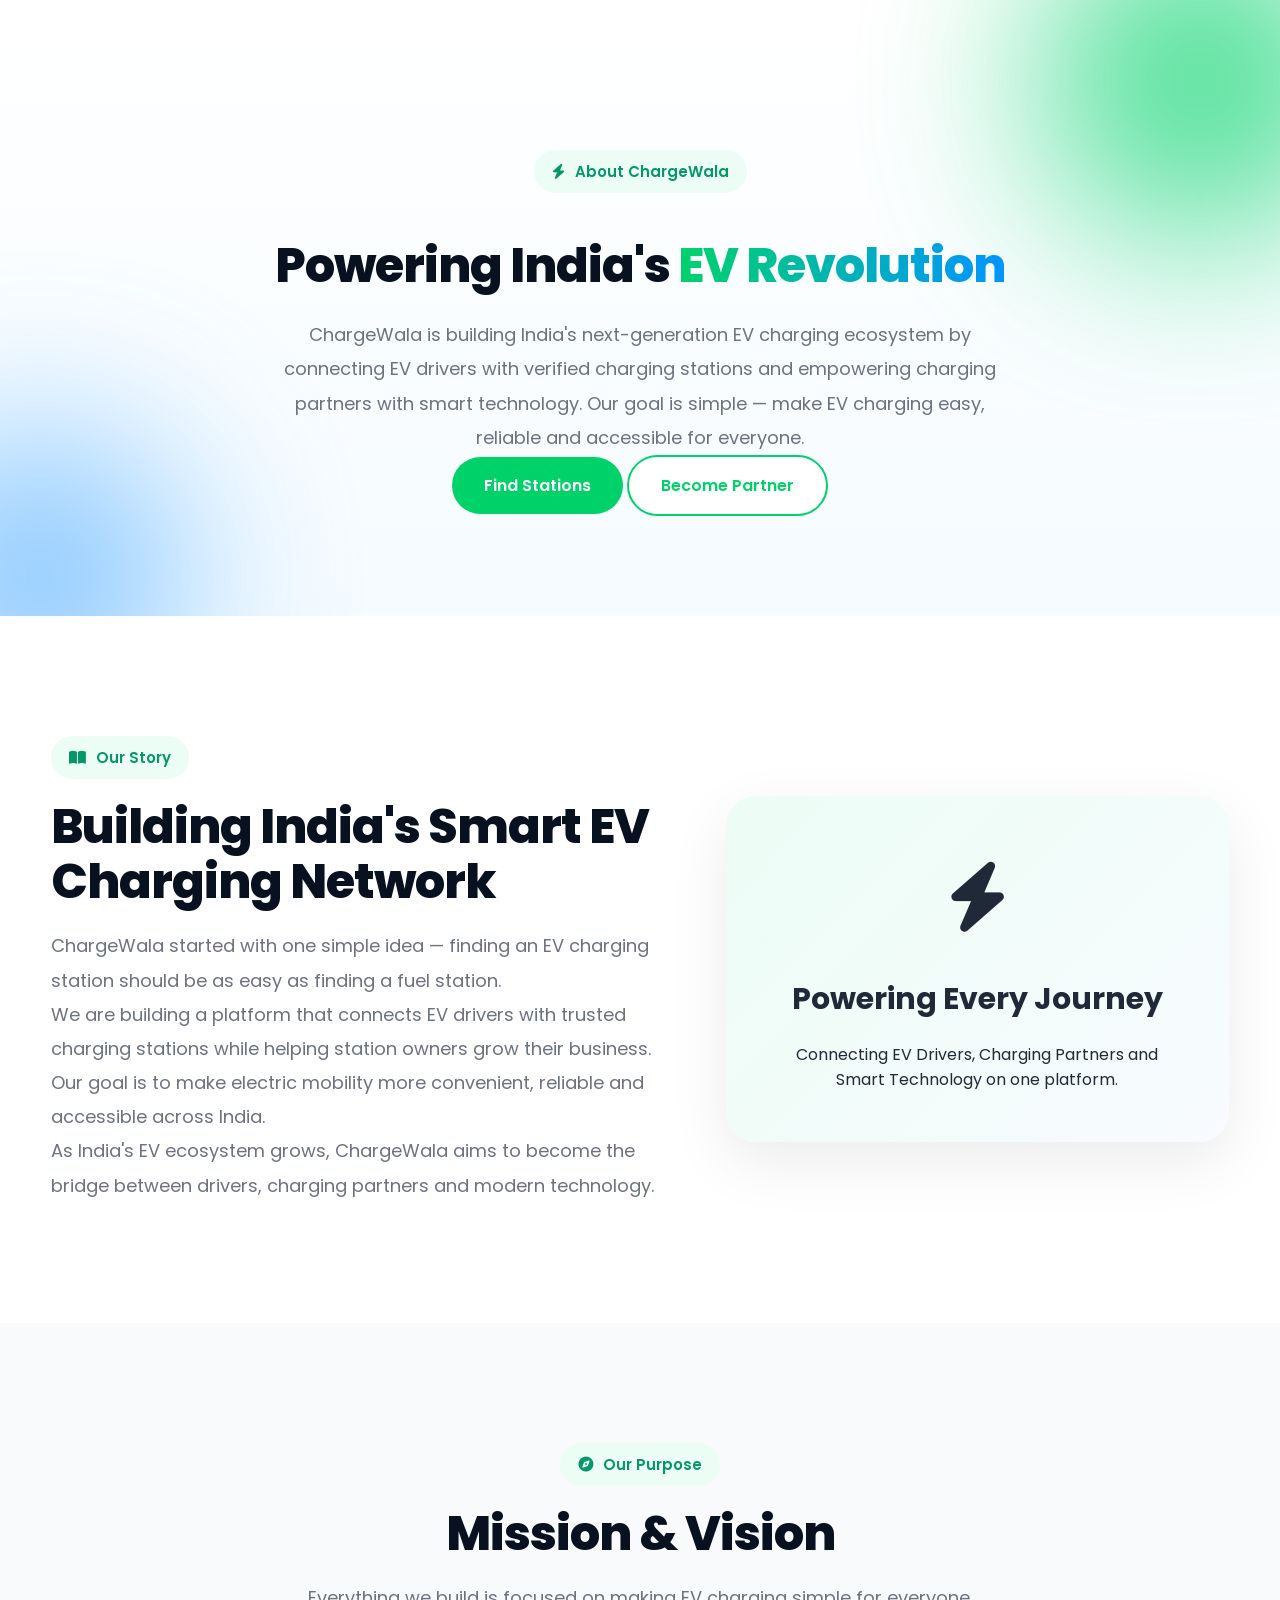
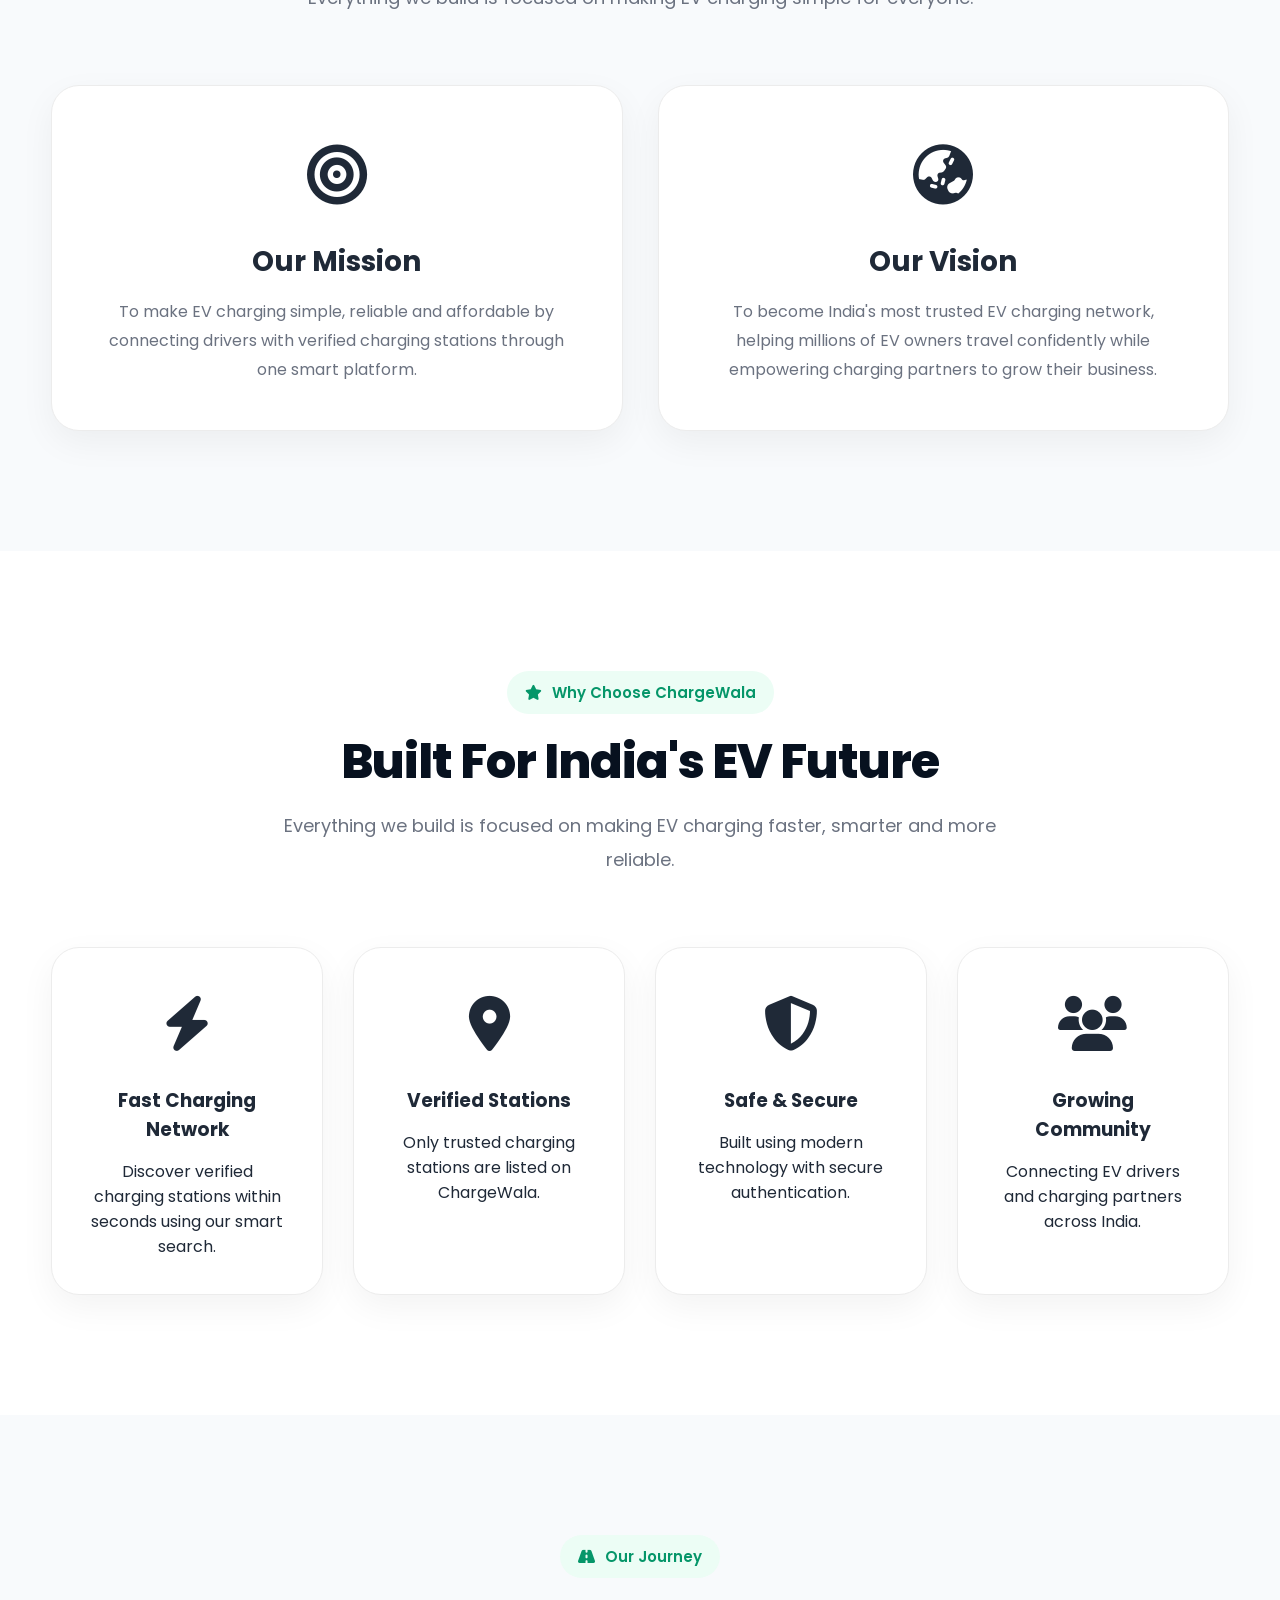
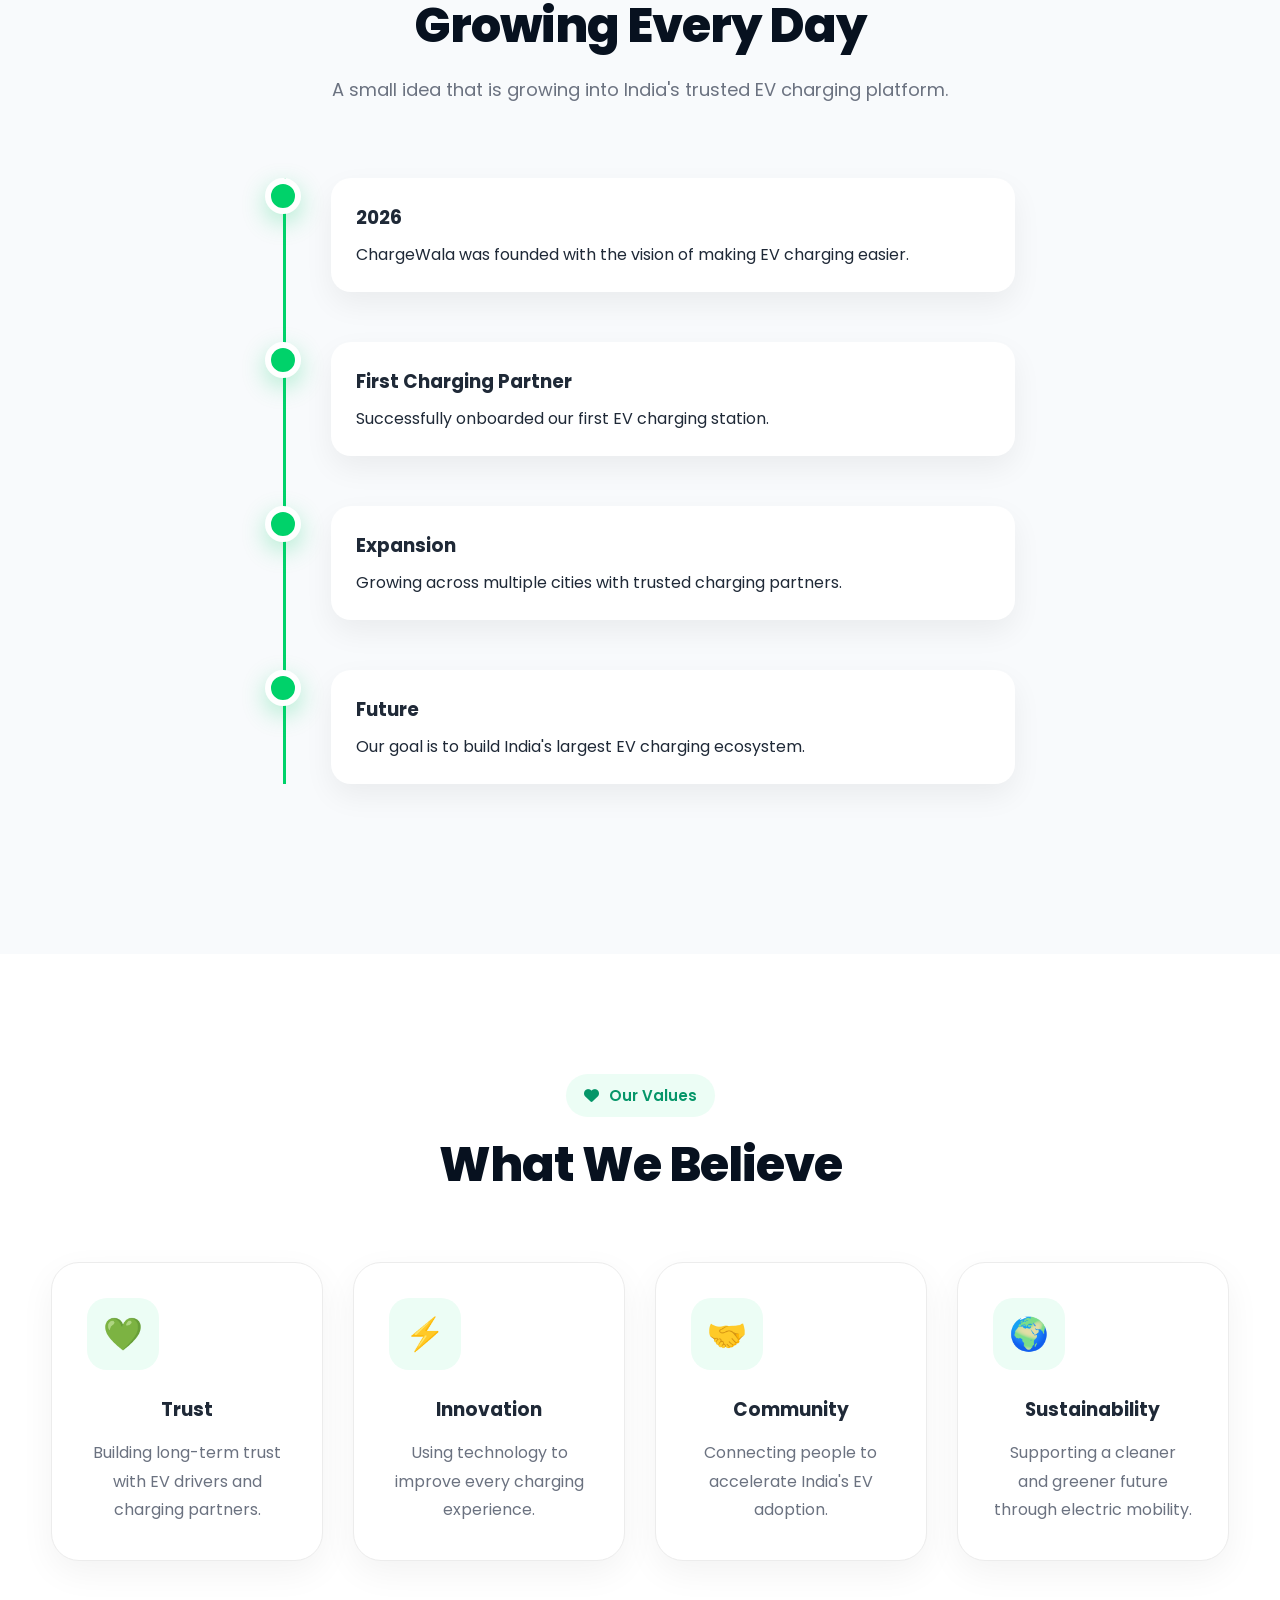
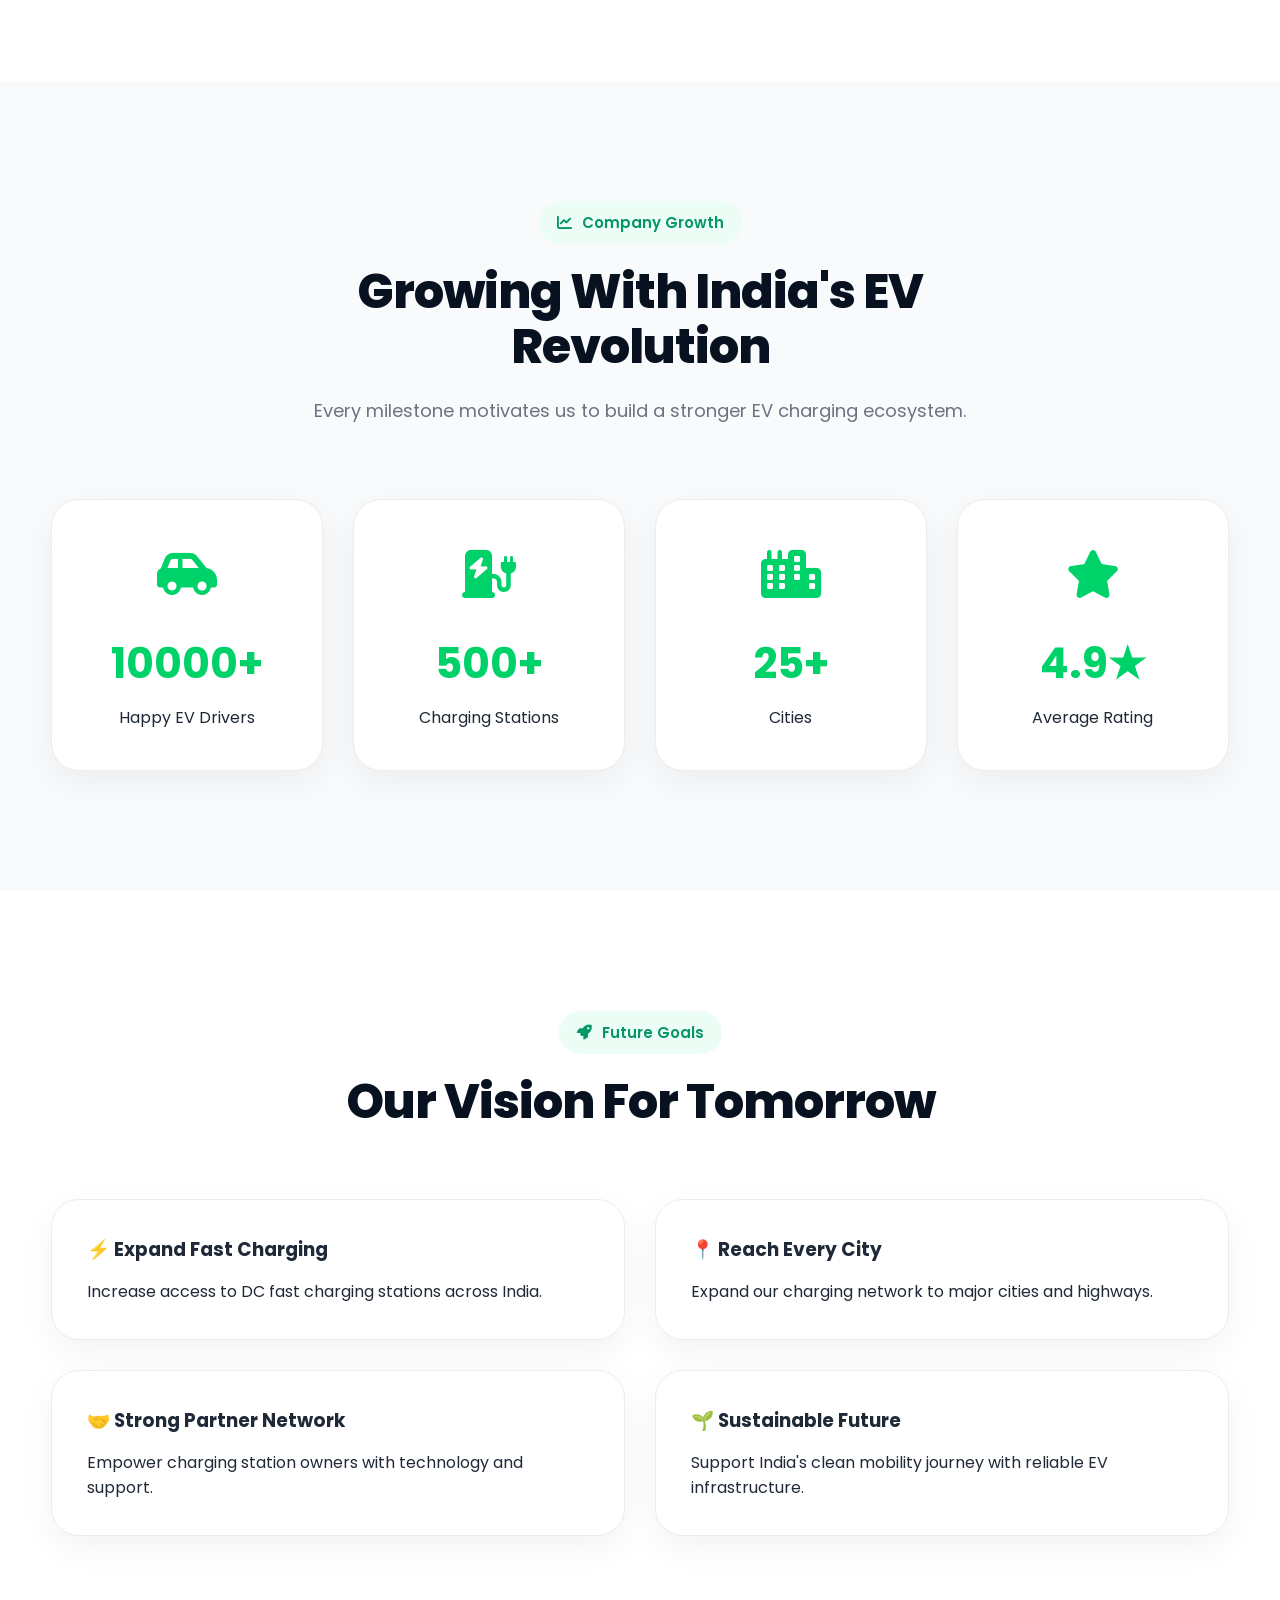
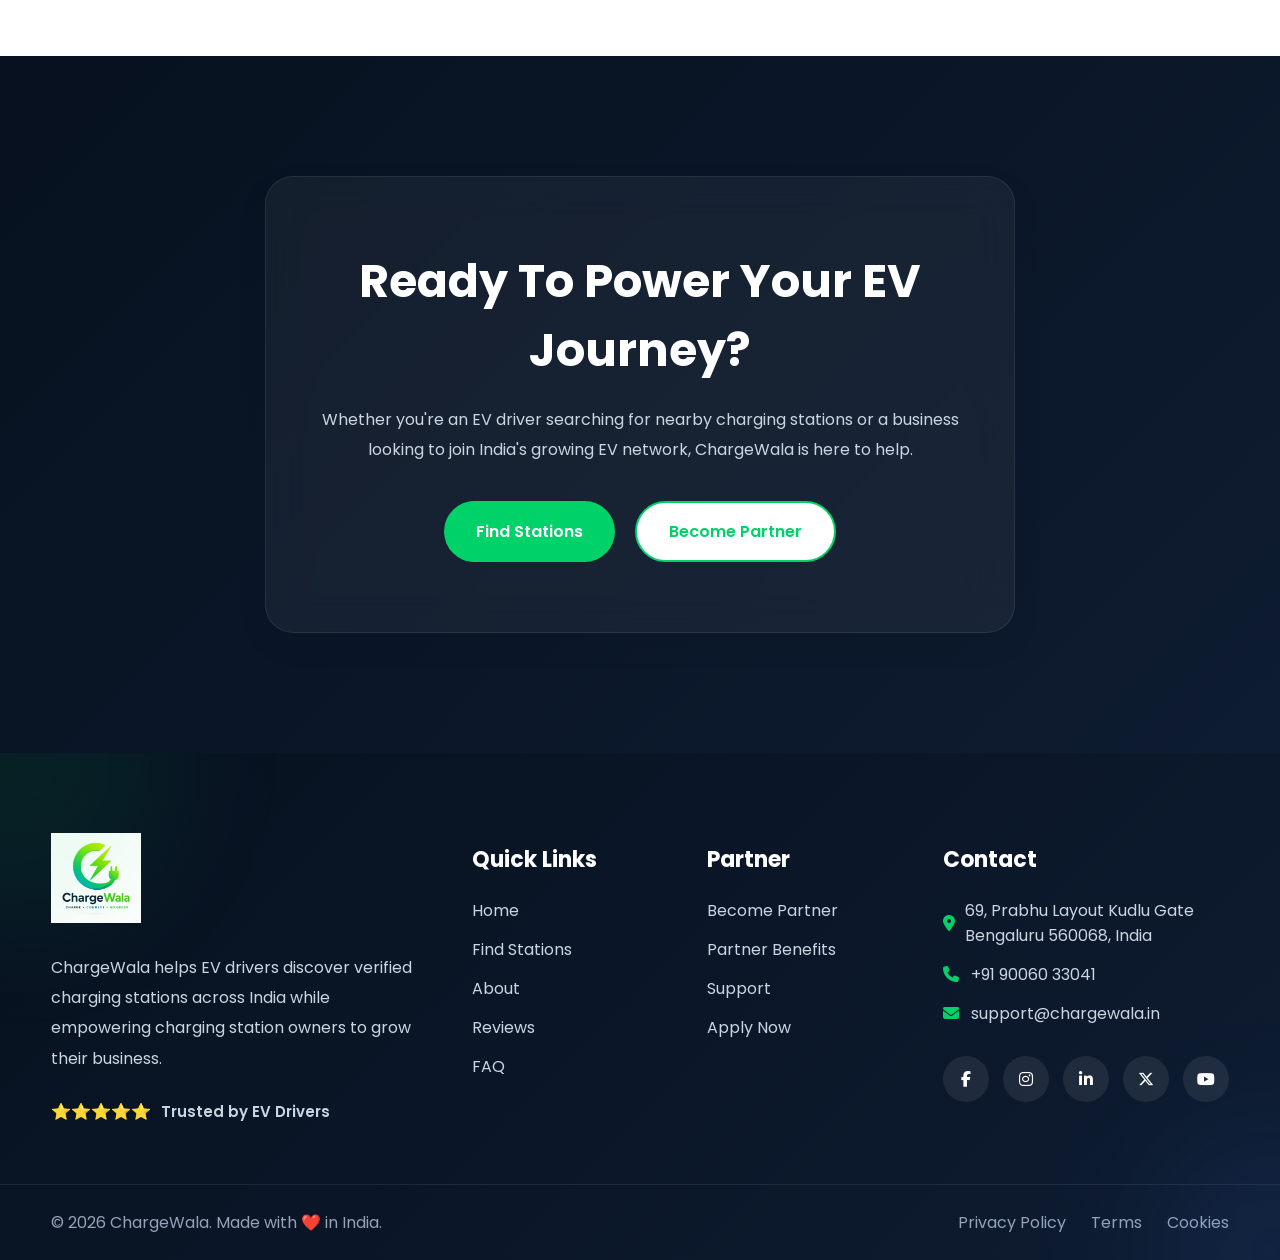
==== commit 720c8b13: "Add favicon and theme color to about.html Added favicon and theme color meta tag to about.html" ====
--- a/about.html
+++ b/about.html
@@ -63,6 +63,12 @@
 <link rel="stylesheet" href="css/dark.css">
 <link rel="stylesheet" href="css/footer.css">
 
+
+<link rel="icon" type="image/png" href="/assets/images/logo.png">
+<link rel="shortcut icon" href="/assets/images/logo.png">
+<link rel="apple-touch-icon" href="/assets/images/logo.png">
+<meta name="theme-color" content="#00C853">
+            
 </head>
 
 <body>
@@ -926,4 +932,4 @@
 
 </body>
 
-</html>+</html>
